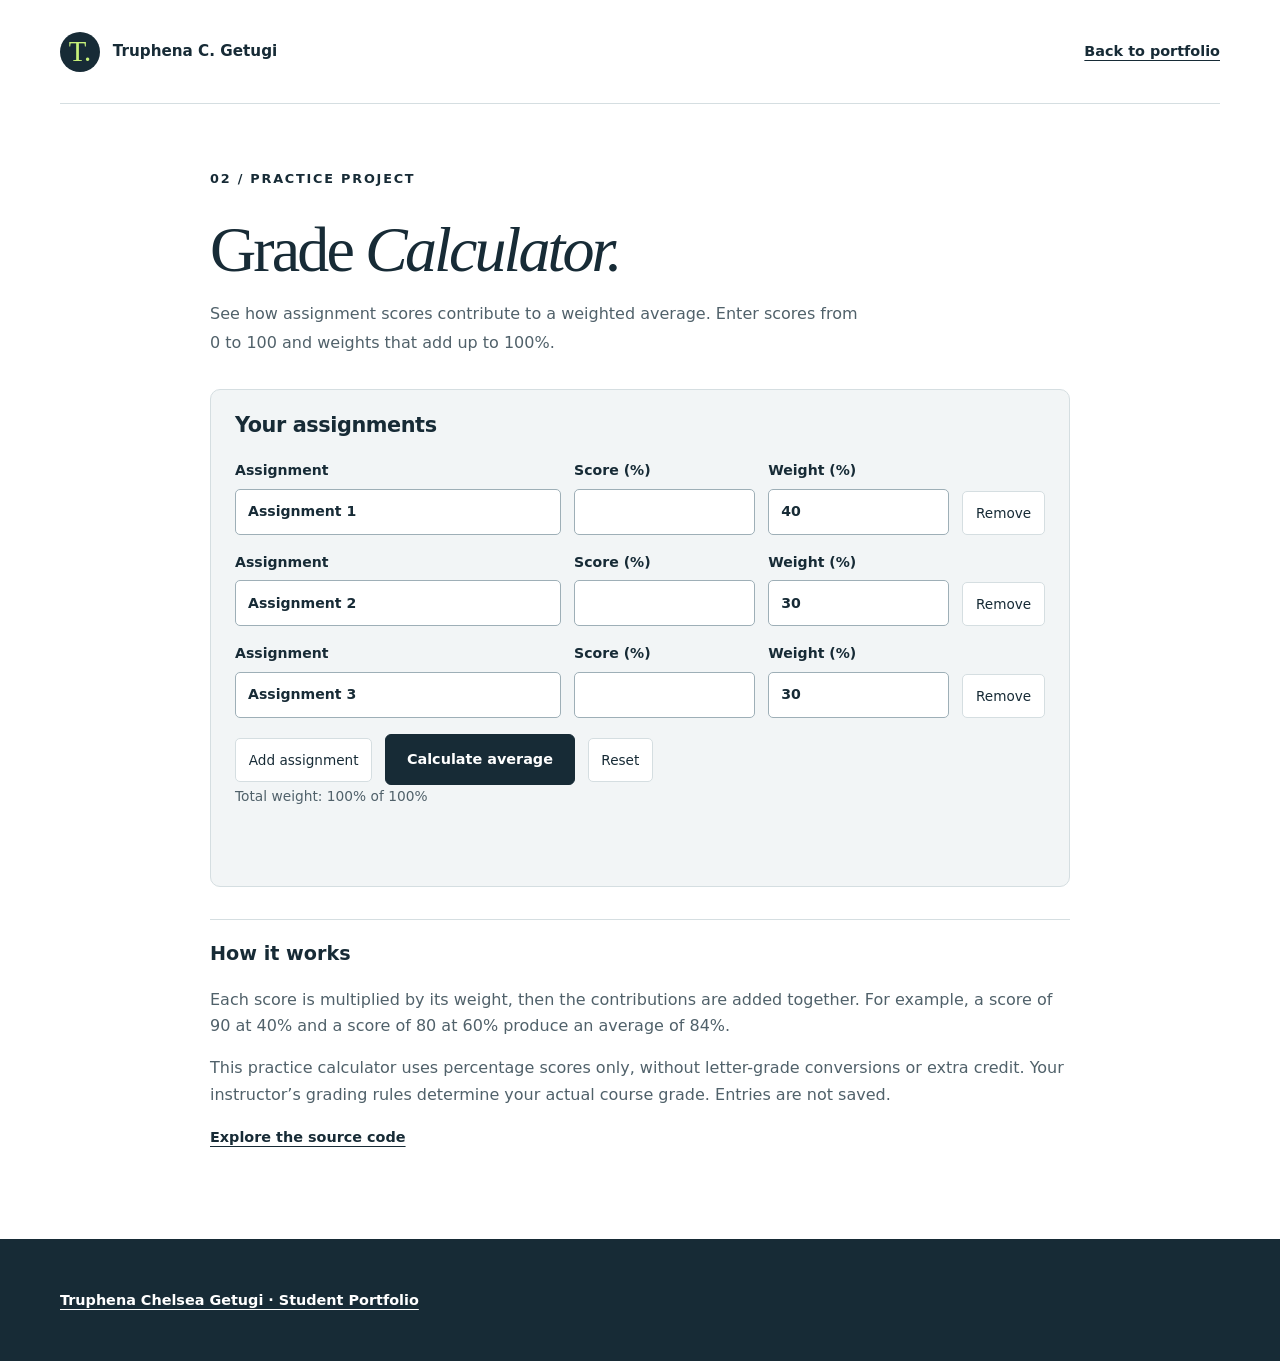
==== projects/grade-calculator/index.html @ d64a5883 "Build student portfolio with study planner and grade calculator" ====
<!doctype html>
<html lang="en">
<head><meta charset="utf-8"><meta name="viewport" content="width=device-width,initial-scale=1"><meta name="description" content="Calculate a weighted course average with a simple student practice project."><title>Grade Calculator · Truphena Chelsea Getugi</title><link rel="stylesheet" href="../../styles.css"><link rel="icon" type="image/svg+xml" href="data:image/svg+xml,%3Csvg xmlns='http://www.w3.org/2000/svg' viewBox='0 0 64 64'%3E%3Crect width='64' height='64' rx='16' fill='%23172b36'/%3E%3Ctext x='32' y='44' text-anchor='middle' font-family='Georgia' font-size='38' fill='%23c7f17a'%3ET%3C/text%3E%3C/svg%3E"></head>
<body><a class="skip-link" href="#main">Skip to content</a><header class="site-header wrap"><a class="wordmark" href="../../"><span class="monogram">T.</span><span>Truphena C. Getugi</span></a><a class="text-link" href="../../#projects">Back to portfolio</a></header>
<main class="tool-main wrap" id="main"><p class="eyebrow">02 / Practice project</p><h1>Grade <em>Calculator.</em></h1><p class="section-intro">See how assignment scores contribute to a weighted average. Enter scores from 0 to 100 and weights that add up to 100%.</p><noscript><p>Enable JavaScript to use this calculator.</p></noscript>
<section class="tool-panel" aria-labelledby="grades-heading"><h2 id="grades-heading">Your assignments</h2><form id="grade-form"><div id="grade-rows"></div><div class="tool-controls"><button id="add-row" class="quiet-button" type="button">Add assignment</button><button class="button" type="submit">Calculate average</button><button id="reset-grades" class="quiet-button" type="button">Reset</button></div></form><p id="weight-total" class="small muted" aria-live="polite"></p><p id="grade-status" class="status" role="status"></p><div id="grade-result" class="result-panel" role="status" hidden><p>Weighted average<span class="result-number" id="average-value"></span><span class="result-caption" id="result-description"></span></p></div></section>
<section class="tool-note"><h2>How it works</h2><p>Each score is multiplied by its weight, then the contributions are added together. For example, a score of 90 at 40% and a score of 80 at 60% produce an average of 84%.</p><p>This practice calculator uses percentage scores only, without letter-grade conversions or extra credit. Your instructor’s grading rules determine your actual course grade. Entries are not saved.</p><a class="text-link" href="https://github.com/TruphenaG/student-portfolio/tree/main/projects/grade-calculator">Explore the source code</a></section></main><footer class="site-footer"><div class="wrap"><a class="text-link" href="../../">Truphena Chelsea Getugi · Student Portfolio</a></div></footer><script type="module" src="calculator.js"></script></body></html>
---- styles.css ----
:root{--ink:#172b36;--muted:#50616a;--paper:#fff;--soft:#f2f5f6;--line:#d5dee1;--accent:#c7f17a;--serif:Georgia,'Times New Roman',serif;--sans:system-ui,-apple-system,BlinkMacSystemFont,'Segoe UI',sans-serif}
*{box-sizing:border-box}html{scroll-behavior:smooth;scroll-padding-top:2rem}body{margin:0;background:var(--paper);color:var(--ink);font-family:var(--sans);font-size:1rem;line-height:1.65}a{color:inherit;text-underline-offset:.25em}button,input,select{font:inherit}button,a,input,select{touch-action:manipulation}a:focus-visible,button:focus-visible,input:focus-visible,select:focus-visible{outline:3px solid #356ac3;outline-offset:5px}button{cursor:pointer}h1,h2,h3,p{margin-top:0}h1,h2{font-family:var(--serif);font-weight:400;line-height:1.08;letter-spacing:-.045em}h1{font-size:clamp(3.4rem,6.7vw,6.3rem);margin-bottom:1.8rem}h2{font-size:clamp(2.7rem,4.5vw,4.3rem);margin-bottom:1.4rem}h3{font-size:1.35rem;line-height:1.3;letter-spacing:-.025em;margin-bottom:.65rem}em{font-weight:400}.wrap{width:min(1160px,calc(100% - 96px));margin-inline:auto}.skip-link{position:fixed;top:1rem;left:1rem;padding:.7rem 1rem;background:white;z-index:10;transform:translateY(-180%)}.skip-link:focus{transform:translateY(0)}.site-header{display:flex;align-items:center;justify-content:space-between;gap:2rem;min-height:104px;border-bottom:1px solid var(--line)}.wordmark{display:inline-flex;gap:.8rem;align-items:center;font-size:.95rem;font-weight:600;text-decoration:none;line-height:1.3}.monogram{display:grid;place-items:center;width:40px;height:40px;flex-shrink:0;background:var(--ink);color:var(--accent);font-family:var(--serif);font-size:1.8rem;font-weight:400;border-radius:50%}nav{display:flex;align-items:center;gap:1.8rem;font-size:.9rem}nav a{text-decoration:none}nav a:hover{text-decoration:underline}.nav-github{border:1px solid var(--line);border-radius:999px;padding:.45rem 1rem}.eyebrow{text-transform:uppercase;letter-spacing:.14em;font-size:.8rem;font-weight:650;margin-bottom:1.6rem}.hero{display:grid;grid-template-columns:1.65fr 1fr;gap:6rem;align-items:center;padding-block:92px 106px}.statement{max-width:570px;color:var(--muted);font-size:1.13rem;line-height:1.8;margin-bottom:2rem}.button{display:inline-flex;justify-content:center;align-items:center;min-height:48px;padding:.8rem 1.3rem;background:var(--ink);border:1px solid var(--ink);color:white;text-decoration:none;font-size:.9rem;font-weight:600;border-radius:6px;transition:background .15s,color .15s}.button:hover{background:#294854}.intro-note{background:var(--accent);padding:2rem 2.1rem;border-radius:4px;min-height:380px;display:flex;flex-direction:column;justify-content:center;transform:rotate(2deg)}.note-index{font-size:.78rem;letter-spacing:.09em;text-transform:uppercase;margin-bottom:3rem}.intro-note>p{font-family:var(--serif);font-size:clamp(2rem,3.2vw,3rem);line-height:1.18;letter-spacing:-.035em;margin-bottom:1.6rem}.note-rule{height:1px;background:var(--ink);opacity:.35;margin-bottom:1rem}.note-caption{font-size:.86rem;line-height:1.7}.skills-section{background:var(--soft);padding-block:84px}.skills-layout{display:grid;grid-template-columns:1fr 1.45fr;gap:7rem}.section-intro{max-width:340px;color:var(--muted);line-height:1.8}.skill-list{border-top:1px solid var(--line)}.skill-row{padding-block:1.6rem;display:flex;gap:1.75rem;border-bottom:1px solid var(--line)}.skill-number{font-family:var(--serif);color:var(--muted);font-size:1.15rem;padding-top:.05rem}.skill-row p{color:var(--muted);margin-bottom:1rem;max-width:450px}.tags{display:flex;gap:.5rem;flex-wrap:wrap;list-style:none;padding:0;margin:0}.tags li{font-size:.78rem;line-height:1.5;padding:.3rem .7rem;border:1px solid var(--line);border-radius:999px}.projects-section{padding-block:92px 100px}.section-header{display:flex;justify-content:space-between;align-items:end;gap:2rem;margin-bottom:3rem}.section-header h2{margin-bottom:0}.project-list{border-top:1px solid var(--ink)}.project{display:grid;grid-template-columns:64px 1fr 185px;gap:2rem;padding:2.5rem 0;border-bottom:1px solid var(--line);align-items:center}.project-number{font-family:var(--serif);font-size:2.4rem;align-self:start;color:#52656e}.project-type{text-transform:uppercase;font-size:.75rem;letter-spacing:.09em;margin-bottom:.6rem;color:var(--muted)}.project-content h3{font-family:var(--serif);font-size:2rem;font-weight:400}.project-content>p:not(.project-type){max-width:580px;color:var(--muted);margin-bottom:1rem}.project-actions{display:flex;flex-direction:column;align-items:center;gap:1rem}.secondary{background:white;color:var(--ink);border-color:var(--line);width:100%}.secondary:hover{background:var(--ink);color:white}.text-link{font-size:.9rem;font-weight:550}.site-footer{background:var(--ink);color:#fff;padding:3rem 0}.site-footer .monogram{background:var(--accent);color:var(--ink)}.footer-inner{display:flex;justify-content:space-between;align-items:center;gap:2rem}.site-footer p{font-size:.88rem;color:#c5d2d7;margin:.8rem 0 0}
.tool-main{max-width:860px;padding-block:64px 88px;min-height:70vh}.tool-main h1{font-size:clamp(2.8rem,5vw,4.5rem);margin-bottom:1rem}.tool-main>.section-intro{max-width:650px;margin-bottom:2rem}.tool-panel{border:1px solid var(--line);border-radius:10px;background:var(--soft);padding:1.5rem;margin-block:1.5rem}.tool-panel h2{font-family:var(--sans);font-size:1.3rem;font-weight:650;letter-spacing:-.02em}.form-grid{display:grid;grid-template-columns:2fr 1fr 1fr;gap:1rem;align-items:end}label{display:flex;flex-direction:column;gap:.4rem;font-size:.88rem;font-weight:600}input,select{padding:.65rem .75rem;width:100%;min-height:46px;border:1px solid #9eafb7;border-radius:5px;color:var(--ink);background:white;min-width:0}input[type=checkbox]{width:21px;min-height:21px;accent-color:var(--ink)}.tool-controls{display:flex;gap:.8rem;align-items:center;flex-wrap:wrap;margin-top:1rem}.muted{color:var(--muted)}.small{font-size:.86rem}.status{min-height:1.6em;margin-top:1rem;font-size:.9rem}.error{color:#a32825}.task-list{list-style:none;padding:0}.task-item{display:flex;align-items:center;gap:1rem;border-bottom:1px solid var(--line);padding:1rem 0}.task-item label{display:flex;flex:1;flex-direction:row;align-items:center;gap:.8rem;min-width:0}.task-details{display:block;overflow-wrap:anywhere}.task-meta{display:block;font-size:.82rem;font-weight:400;color:var(--muted);margin-top:.2rem}.completed .task-title{text-decoration:line-through;color:var(--muted)}.quiet-button{border:1px solid var(--line);background:white;color:var(--ink);border-radius:5px;padding:.55rem .8rem;min-height:44px;font-size:.85rem}.quiet-button:hover{background:#e7ecee}.empty-state{padding:1.5rem;text-align:center;border:1px dashed #aebec5;border-radius:8px;color:var(--muted)}.grade-row{display:grid;grid-template-columns:1.8fr 1fr 1fr auto;gap:.8rem;align-items:end;margin-bottom:1rem}.result-panel{background:var(--ink);color:#fff;padding:1.4rem;border-radius:8px;margin-top:1.5rem}.result-panel p{margin:0}.result-number{display:block;font-family:var(--serif);font-size:3rem;line-height:1.3}.result-caption{font-size:.9rem;color:#d0dee3}.tool-note{border-top:1px solid var(--line);padding-top:1.5rem;margin-top:2rem}.tool-note h2{font-family:var(--sans);font-size:1.2rem;font-weight:650;letter-spacing:0}.tool-note p{color:var(--muted)}noscript p{padding:1rem;background:#fff0d8;color:#5c3500}
@media(max-width:960px){.wrap{width:calc(100% - 64px)}.hero{gap:3rem}.intro-note{padding:1.5rem;min-height:330px}.skills-layout{gap:3rem}.project{grid-template-columns:45px 1fr 170px;gap:1.25rem}}
@media(max-width:720px){.wrap{width:calc(100% - 40px)}.site-header{padding-block:20px;min-height:auto;flex-wrap:wrap;gap:1rem}nav{width:100%;justify-content:space-between;gap:1rem}.hero{grid-template-columns:1fr;padding-block:48px 56px;gap:2.5rem}.hero h1{font-size:clamp(3rem,10vw,4.5rem)}.intro-note{transform:none;min-height:auto;padding:1.5rem}.intro-note>p{font-size:2.3rem}.note-index{margin-bottom:1.5rem}.skills-layout{grid-template-columns:1fr;gap:1rem}.skills-section{padding-block:52px}.skills-layout h2 br,.section-header h2 br{display:none}.section-header{display:block;margin-bottom:2rem}.section-header .section-intro{margin-top:1.25rem}.projects-section{padding-block:56px}.project{grid-template-columns:32px 1fr;gap:1rem;padding-block:2rem}.project-number{font-size:1.65rem}.project-actions{grid-column:2;align-items:start;flex-direction:row;flex-wrap:wrap}.project-actions .button{width:auto}.project-actions .text-link{padding:.75rem .25rem}.footer-inner{align-items:start;flex-direction:column}.form-grid{grid-template-columns:1fr 1fr}.form-grid label:first-child{grid-column:1/-1}.tool-main{padding-block:42px 60px}.grade-row{grid-template-columns:1fr 1fr}.grade-row>label:first-child{grid-column:1/-1}.grade-row .quiet-button{grid-column:1/-1;justify-self:start}.grade-row{border-bottom:1px solid var(--line);padding-bottom:1rem}.tool-panel{padding:1rem}.task-item{align-items:start}.task-item label{align-items:start}}
@media(prefers-reduced-motion:reduce){html{scroll-behavior:auto}*{transition:none!important}}
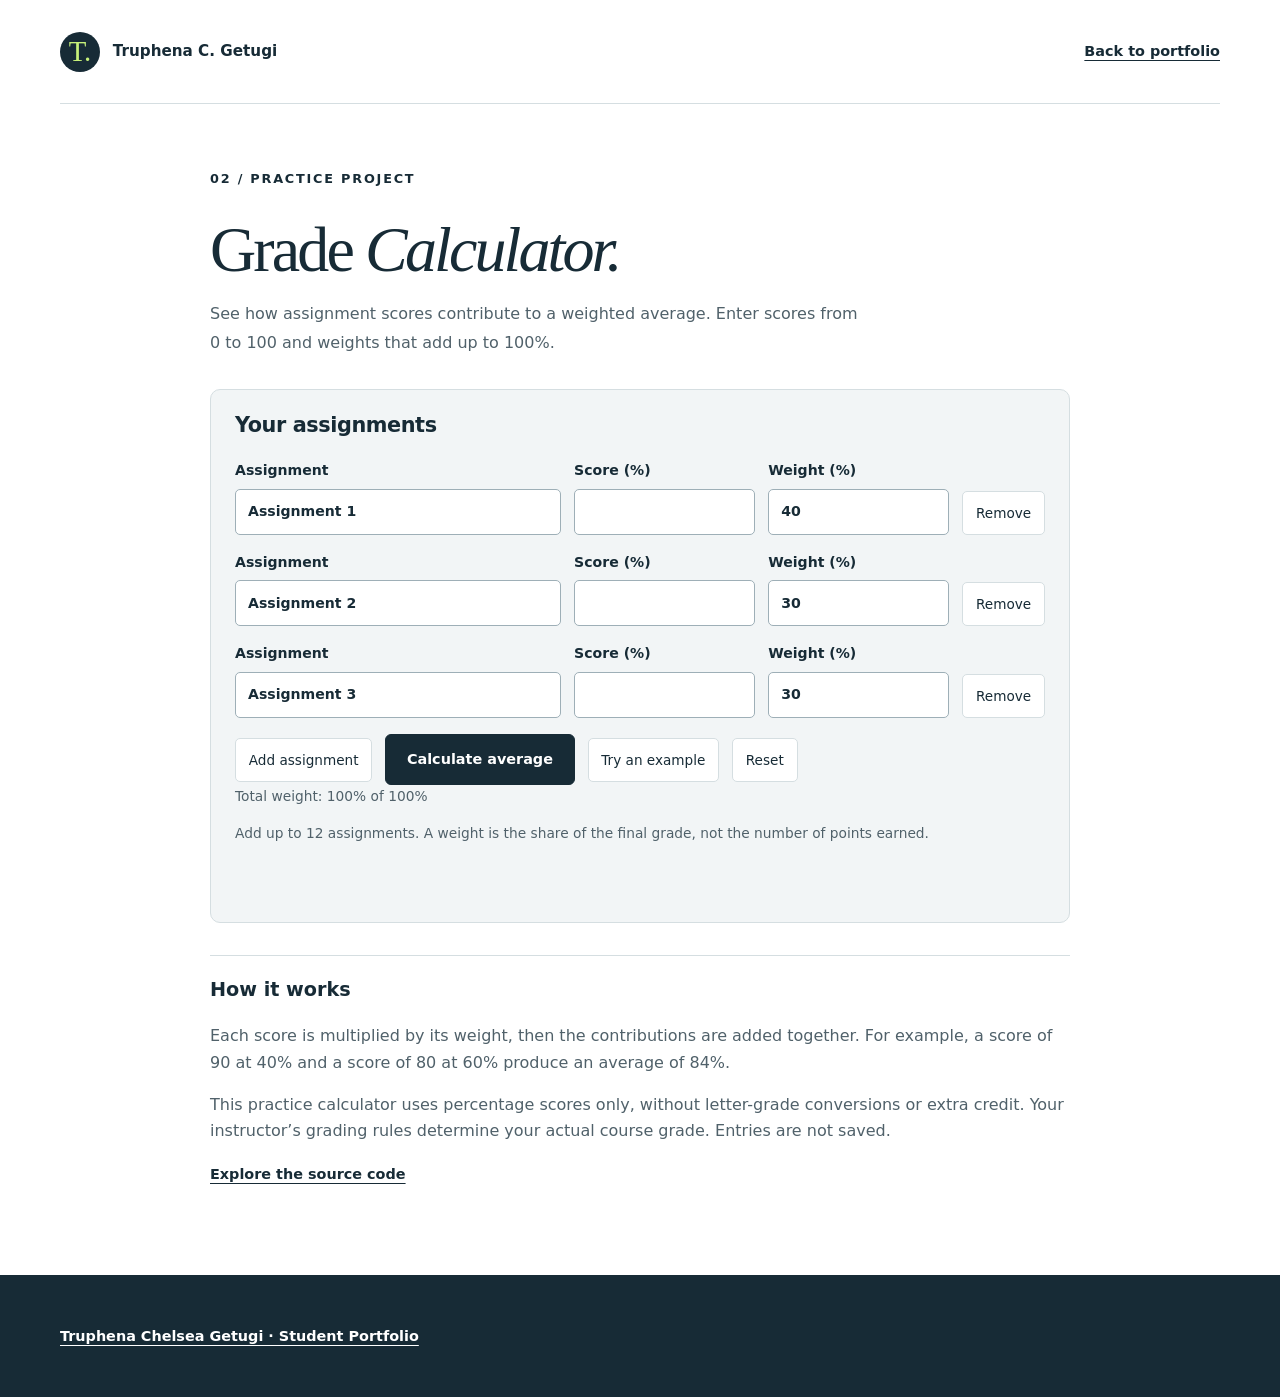
==== commit b3d54b5d: "Polish portfolio copy, keyboard navigation, and project demos" ====
--- a/projects/grade-calculator/index.html
+++ b/projects/grade-calculator/index.html
@@ -1,7 +1,83 @@
 <!doctype html>
 <html lang="en">
-<head><meta charset="utf-8"><meta name="viewport" content="width=device-width,initial-scale=1"><meta name="description" content="Calculate a weighted course average with a simple student practice project."><title>Grade Calculator · Truphena Chelsea Getugi</title><link rel="stylesheet" href="../../styles.css"><link rel="icon" type="image/svg+xml" href="data:image/svg+xml,%3Csvg xmlns='http://www.w3.org/2000/svg' viewBox='0 0 64 64'%3E%3Crect width='64' height='64' rx='16' fill='%23172b36'/%3E%3Ctext x='32' y='44' text-anchor='middle' font-family='Georgia' font-size='38' fill='%23c7f17a'%3ET%3C/text%3E%3C/svg%3E"></head>
-<body><a class="skip-link" href="#main">Skip to content</a><header class="site-header wrap"><a class="wordmark" href="../../"><span class="monogram">T.</span><span>Truphena C. Getugi</span></a><a class="text-link" href="../../#projects">Back to portfolio</a></header>
-<main class="tool-main wrap" id="main"><p class="eyebrow">02 / Practice project</p><h1>Grade <em>Calculator.</em></h1><p class="section-intro">See how assignment scores contribute to a weighted average. Enter scores from 0 to 100 and weights that add up to 100%.</p><noscript><p>Enable JavaScript to use this calculator.</p></noscript>
-<section class="tool-panel" aria-labelledby="grades-heading"><h2 id="grades-heading">Your assignments</h2><form id="grade-form"><div id="grade-rows"></div><div class="tool-controls"><button id="add-row" class="quiet-button" type="button">Add assignment</button><button class="button" type="submit">Calculate average</button><button id="reset-grades" class="quiet-button" type="button">Reset</button></div></form><p id="weight-total" class="small muted" aria-live="polite"></p><p id="grade-status" class="status" role="status"></p><div id="grade-result" class="result-panel" role="status" hidden><p>Weighted average<span class="result-number" id="average-value"></span><span class="result-caption" id="result-description"></span></p></div></section>
-<section class="tool-note"><h2>How it works</h2><p>Each score is multiplied by its weight, then the contributions are added together. For example, a score of 90 at 40% and a score of 80 at 60% produce an average of 84%.</p><p>This practice calculator uses percentage scores only, without letter-grade conversions or extra credit. Your instructor’s grading rules determine your actual course grade. Entries are not saved.</p><a class="text-link" href="https://github.com/TruphenaG/student-portfolio/tree/main/projects/grade-calculator">Explore the source code</a></section></main><footer class="site-footer"><div class="wrap"><a class="text-link" href="../../">Truphena Chelsea Getugi · Student Portfolio</a></div></footer><script type="module" src="calculator.js"></script></body></html>
+  <head>
+    <meta charset="utf-8">
+    <meta name="viewport" content="width=device-width,initial-scale=1">
+    <meta name="description" content="Calculate a weighted course average with a simple student practice project.">
+    <title>Grade Calculator · Truphena Chelsea Getugi</title>
+    <link rel="stylesheet" href="../../styles.css">
+    <link rel="icon" type="image/svg+xml" href="data:image/svg+xml,%3Csvg xmlns='http://www.w3.org/2000/svg' viewBox='0 0 64 64'%3E%3Crect width='64' height='64' rx='16' fill='%23172b36'/%3E%3Ctext x='32' y='44' text-anchor='middle' font-family='Georgia' font-size='38' fill='%23c7f17a'%3ET%3C/text%3E%3C/svg%3E">
+  </head>
+  <body>
+    <a class="skip-link" href="#main">Skip to content</a>
+    <header class="site-header wrap">
+      <a class="wordmark" href="../../">
+        <span class="monogram">T.</span>
+        <span>Truphena C. Getugi</span>
+      </a>
+      <a class="text-link" href="../../#projects">Back to portfolio</a>
+    </header>
+    <main class="tool-main wrap" id="main" tabindex="-1">
+      <p class="eyebrow">02 / Practice project</p>
+      <h1>Grade <em>Calculator.</em>
+      </h1>
+      <p class="section-intro">See how assignment scores contribute to a weighted average. Enter scores from 0 to 100 and weights that add up to 100%.</p>
+      <noscript>
+        <p>Enable JavaScript to use this calculator.</p>
+      </noscript>
+      <section class="tool-panel" aria-labelledby="grades-heading">
+        <h2 id="grades-heading">Your assignments</h2>
+        <form id="grade-form">
+          <div id="grade-rows">
+          </div>
+          <div class="tool-controls">
+            <button id="add-row" class="quiet-button" type="button">Add assignment</button>
+            <button class="button" type="submit">Calculate average</button>
+            <button id="load-example" class="quiet-button" type="button">Try an example</button>
+            <button id="reset-grades" class="quiet-button" type="button">Reset</button>
+          </div>
+        </form>
+        <p id="weight-total" class="small muted" aria-live="polite">
+        </p>
+        <p class="small muted">Add up to 12 assignments. A weight is the share of the final grade, not the number of points earned.</p>
+        <p id="grade-status" class="status" role="status">
+        </p>
+        <div id="grade-result" class="result-panel" role="status" hidden>
+          <p>Weighted average<span class="result-number" id="average-value">
+            </span>
+            <span class="result-caption" id="result-description">
+            </span>
+          </p>
+          <div class="breakdown-scroll" role="region" aria-label="Grade calculation breakdown" tabindex="0">
+            <table class="grade-breakdown">
+              <caption>Score × weight ÷ 100 = contribution in percentage points.</caption>
+              <thead>
+                <tr>
+                  <th scope="col">Assignment</th>
+                  <th scope="col">Score</th>
+                  <th scope="col">Weight</th>
+                  <th scope="col">Contribution</th>
+                </tr>
+              </thead>
+              <tbody id="grade-breakdown">
+              </tbody>
+            </table>
+          </div>
+        </div>
+      </section>
+      <section class="tool-note">
+        <h2>How it works</h2>
+        <p>Each score is multiplied by its weight, then the contributions are added together. For example, a score of 90 at 40% and a score of 80 at 60% produce an average of 84%.</p>
+        <p>This practice calculator uses percentage scores only, without letter-grade conversions or extra credit. Your instructor’s grading rules determine your actual course grade. Entries are not saved.</p>
+        <a class="text-link" href="https://github.com/TruphenaG/student-portfolio/tree/main/projects/grade-calculator">Explore the source code</a>
+      </section>
+    </main>
+    <footer class="site-footer">
+      <div class="wrap">
+        <a class="text-link" href="../../">Truphena Chelsea Getugi · Student Portfolio</a>
+      </div>
+    </footer>
+    <script type="module" src="calculator.js">
+    </script>
+  </body>
+</html>
--- a/styles.css
+++ b/styles.css
@@ -1,6 +1,886 @@
-:root{--ink:#172b36;--muted:#50616a;--paper:#fff;--soft:#f2f5f6;--line:#d5dee1;--accent:#c7f17a;--serif:Georgia,'Times New Roman',serif;--sans:system-ui,-apple-system,BlinkMacSystemFont,'Segoe UI',sans-serif}
-*{box-sizing:border-box}html{scroll-behavior:smooth;scroll-padding-top:2rem}body{margin:0;background:var(--paper);color:var(--ink);font-family:var(--sans);font-size:1rem;line-height:1.65}a{color:inherit;text-underline-offset:.25em}button,input,select{font:inherit}button,a,input,select{touch-action:manipulation}a:focus-visible,button:focus-visible,input:focus-visible,select:focus-visible{outline:3px solid #356ac3;outline-offset:5px}button{cursor:pointer}h1,h2,h3,p{margin-top:0}h1,h2{font-family:var(--serif);font-weight:400;line-height:1.08;letter-spacing:-.045em}h1{font-size:clamp(3.4rem,6.7vw,6.3rem);margin-bottom:1.8rem}h2{font-size:clamp(2.7rem,4.5vw,4.3rem);margin-bottom:1.4rem}h3{font-size:1.35rem;line-height:1.3;letter-spacing:-.025em;margin-bottom:.65rem}em{font-weight:400}.wrap{width:min(1160px,calc(100% - 96px));margin-inline:auto}.skip-link{position:fixed;top:1rem;left:1rem;padding:.7rem 1rem;background:white;z-index:10;transform:translateY(-180%)}.skip-link:focus{transform:translateY(0)}.site-header{display:flex;align-items:center;justify-content:space-between;gap:2rem;min-height:104px;border-bottom:1px solid var(--line)}.wordmark{display:inline-flex;gap:.8rem;align-items:center;font-size:.95rem;font-weight:600;text-decoration:none;line-height:1.3}.monogram{display:grid;place-items:center;width:40px;height:40px;flex-shrink:0;background:var(--ink);color:var(--accent);font-family:var(--serif);font-size:1.8rem;font-weight:400;border-radius:50%}nav{display:flex;align-items:center;gap:1.8rem;font-size:.9rem}nav a{text-decoration:none}nav a:hover{text-decoration:underline}.nav-github{border:1px solid var(--line);border-radius:999px;padding:.45rem 1rem}.eyebrow{text-transform:uppercase;letter-spacing:.14em;font-size:.8rem;font-weight:650;margin-bottom:1.6rem}.hero{display:grid;grid-template-columns:1.65fr 1fr;gap:6rem;align-items:center;padding-block:92px 106px}.statement{max-width:570px;color:var(--muted);font-size:1.13rem;line-height:1.8;margin-bottom:2rem}.button{display:inline-flex;justify-content:center;align-items:center;min-height:48px;padding:.8rem 1.3rem;background:var(--ink);border:1px solid var(--ink);color:white;text-decoration:none;font-size:.9rem;font-weight:600;border-radius:6px;transition:background .15s,color .15s}.button:hover{background:#294854}.intro-note{background:var(--accent);padding:2rem 2.1rem;border-radius:4px;min-height:380px;display:flex;flex-direction:column;justify-content:center;transform:rotate(2deg)}.note-index{font-size:.78rem;letter-spacing:.09em;text-transform:uppercase;margin-bottom:3rem}.intro-note>p{font-family:var(--serif);font-size:clamp(2rem,3.2vw,3rem);line-height:1.18;letter-spacing:-.035em;margin-bottom:1.6rem}.note-rule{height:1px;background:var(--ink);opacity:.35;margin-bottom:1rem}.note-caption{font-size:.86rem;line-height:1.7}.skills-section{background:var(--soft);padding-block:84px}.skills-layout{display:grid;grid-template-columns:1fr 1.45fr;gap:7rem}.section-intro{max-width:340px;color:var(--muted);line-height:1.8}.skill-list{border-top:1px solid var(--line)}.skill-row{padding-block:1.6rem;display:flex;gap:1.75rem;border-bottom:1px solid var(--line)}.skill-number{font-family:var(--serif);color:var(--muted);font-size:1.15rem;padding-top:.05rem}.skill-row p{color:var(--muted);margin-bottom:1rem;max-width:450px}.tags{display:flex;gap:.5rem;flex-wrap:wrap;list-style:none;padding:0;margin:0}.tags li{font-size:.78rem;line-height:1.5;padding:.3rem .7rem;border:1px solid var(--line);border-radius:999px}.projects-section{padding-block:92px 100px}.section-header{display:flex;justify-content:space-between;align-items:end;gap:2rem;margin-bottom:3rem}.section-header h2{margin-bottom:0}.project-list{border-top:1px solid var(--ink)}.project{display:grid;grid-template-columns:64px 1fr 185px;gap:2rem;padding:2.5rem 0;border-bottom:1px solid var(--line);align-items:center}.project-number{font-family:var(--serif);font-size:2.4rem;align-self:start;color:#52656e}.project-type{text-transform:uppercase;font-size:.75rem;letter-spacing:.09em;margin-bottom:.6rem;color:var(--muted)}.project-content h3{font-family:var(--serif);font-size:2rem;font-weight:400}.project-content>p:not(.project-type){max-width:580px;color:var(--muted);margin-bottom:1rem}.project-actions{display:flex;flex-direction:column;align-items:center;gap:1rem}.secondary{background:white;color:var(--ink);border-color:var(--line);width:100%}.secondary:hover{background:var(--ink);color:white}.text-link{font-size:.9rem;font-weight:550}.site-footer{background:var(--ink);color:#fff;padding:3rem 0}.site-footer .monogram{background:var(--accent);color:var(--ink)}.footer-inner{display:flex;justify-content:space-between;align-items:center;gap:2rem}.site-footer p{font-size:.88rem;color:#c5d2d7;margin:.8rem 0 0}
-.tool-main{max-width:860px;padding-block:64px 88px;min-height:70vh}.tool-main h1{font-size:clamp(2.8rem,5vw,4.5rem);margin-bottom:1rem}.tool-main>.section-intro{max-width:650px;margin-bottom:2rem}.tool-panel{border:1px solid var(--line);border-radius:10px;background:var(--soft);padding:1.5rem;margin-block:1.5rem}.tool-panel h2{font-family:var(--sans);font-size:1.3rem;font-weight:650;letter-spacing:-.02em}.form-grid{display:grid;grid-template-columns:2fr 1fr 1fr;gap:1rem;align-items:end}label{display:flex;flex-direction:column;gap:.4rem;font-size:.88rem;font-weight:600}input,select{padding:.65rem .75rem;width:100%;min-height:46px;border:1px solid #9eafb7;border-radius:5px;color:var(--ink);background:white;min-width:0}input[type=checkbox]{width:21px;min-height:21px;accent-color:var(--ink)}.tool-controls{display:flex;gap:.8rem;align-items:center;flex-wrap:wrap;margin-top:1rem}.muted{color:var(--muted)}.small{font-size:.86rem}.status{min-height:1.6em;margin-top:1rem;font-size:.9rem}.error{color:#a32825}.task-list{list-style:none;padding:0}.task-item{display:flex;align-items:center;gap:1rem;border-bottom:1px solid var(--line);padding:1rem 0}.task-item label{display:flex;flex:1;flex-direction:row;align-items:center;gap:.8rem;min-width:0}.task-details{display:block;overflow-wrap:anywhere}.task-meta{display:block;font-size:.82rem;font-weight:400;color:var(--muted);margin-top:.2rem}.completed .task-title{text-decoration:line-through;color:var(--muted)}.quiet-button{border:1px solid var(--line);background:white;color:var(--ink);border-radius:5px;padding:.55rem .8rem;min-height:44px;font-size:.85rem}.quiet-button:hover{background:#e7ecee}.empty-state{padding:1.5rem;text-align:center;border:1px dashed #aebec5;border-radius:8px;color:var(--muted)}.grade-row{display:grid;grid-template-columns:1.8fr 1fr 1fr auto;gap:.8rem;align-items:end;margin-bottom:1rem}.result-panel{background:var(--ink);color:#fff;padding:1.4rem;border-radius:8px;margin-top:1.5rem}.result-panel p{margin:0}.result-number{display:block;font-family:var(--serif);font-size:3rem;line-height:1.3}.result-caption{font-size:.9rem;color:#d0dee3}.tool-note{border-top:1px solid var(--line);padding-top:1.5rem;margin-top:2rem}.tool-note h2{font-family:var(--sans);font-size:1.2rem;font-weight:650;letter-spacing:0}.tool-note p{color:var(--muted)}noscript p{padding:1rem;background:#fff0d8;color:#5c3500}
-@media(max-width:960px){.wrap{width:calc(100% - 64px)}.hero{gap:3rem}.intro-note{padding:1.5rem;min-height:330px}.skills-layout{gap:3rem}.project{grid-template-columns:45px 1fr 170px;gap:1.25rem}}
-@media(max-width:720px){.wrap{width:calc(100% - 40px)}.site-header{padding-block:20px;min-height:auto;flex-wrap:wrap;gap:1rem}nav{width:100%;justify-content:space-between;gap:1rem}.hero{grid-template-columns:1fr;padding-block:48px 56px;gap:2.5rem}.hero h1{font-size:clamp(3rem,10vw,4.5rem)}.intro-note{transform:none;min-height:auto;padding:1.5rem}.intro-note>p{font-size:2.3rem}.note-index{margin-bottom:1.5rem}.skills-layout{grid-template-columns:1fr;gap:1rem}.skills-section{padding-block:52px}.skills-layout h2 br,.section-header h2 br{display:none}.section-header{display:block;margin-bottom:2rem}.section-header .section-intro{margin-top:1.25rem}.projects-section{padding-block:56px}.project{grid-template-columns:32px 1fr;gap:1rem;padding-block:2rem}.project-number{font-size:1.65rem}.project-actions{grid-column:2;align-items:start;flex-direction:row;flex-wrap:wrap}.project-actions .button{width:auto}.project-actions .text-link{padding:.75rem .25rem}.footer-inner{align-items:start;flex-direction:column}.form-grid{grid-template-columns:1fr 1fr}.form-grid label:first-child{grid-column:1/-1}.tool-main{padding-block:42px 60px}.grade-row{grid-template-columns:1fr 1fr}.grade-row>label:first-child{grid-column:1/-1}.grade-row .quiet-button{grid-column:1/-1;justify-self:start}.grade-row{border-bottom:1px solid var(--line);padding-bottom:1rem}.tool-panel{padding:1rem}.task-item{align-items:start}.task-item label{align-items:start}}
-@media(prefers-reduced-motion:reduce){html{scroll-behavior:auto}*{transition:none!important}}
+:root {
+  --ink: #172b36;
+  --muted: #50616a;
+  --paper: #fff;
+  --soft: #f2f5f6;
+  --line: #d5dee1;
+  --accent: #c7f17a;
+  --serif: Georgia,'Times New Roman',serif;
+  --sans: system-ui,-apple-system,BlinkMacSystemFont,'Segoe UI',sans-serif;
+}
+
+* {
+  box-sizing: border-box;
+}
+
+html {
+  scroll-behavior: smooth;
+  scroll-padding-top: 2rem;
+}
+
+body {
+  margin: 0;
+  background: var(--paper);
+  color: var(--ink);
+  font-family: var(--sans);
+  font-size: 1rem;
+  line-height: 1.65;
+}
+
+a {
+  color: inherit;
+  text-underline-offset: .25em;
+}
+
+button,input,select {
+  font: inherit;
+}
+
+button,a,input,select {
+  touch-action: manipulation;
+}
+
+a:focus-visible,button:focus-visible,input:focus-visible,select:focus-visible {
+  outline: 3px solid #356ac3;
+  outline-offset: 5px;
+}
+
+button {
+  cursor: pointer;
+}
+
+h1,h2,h3,p {
+  margin-top: 0;
+}
+
+h1,h2 {
+  font-family: var(--serif);
+  font-weight: 400;
+  line-height: 1.08;
+  letter-spacing: -.045em;
+}
+
+h1 {
+  font-size: clamp(3.4rem,6.7vw,6.3rem);
+  margin-bottom: 1.8rem;
+}
+
+h2 {
+  font-size: clamp(2.7rem,4.5vw,4.3rem);
+  margin-bottom: 1.4rem;
+}
+
+h3 {
+  font-size: 1.35rem;
+  line-height: 1.3;
+  letter-spacing: -.025em;
+  margin-bottom: .65rem;
+}
+
+em {
+  font-weight: 400;
+}
+
+.wrap {
+  width: min(1160px,calc(100% - 96px));
+  margin-inline: auto;
+}
+
+.skip-link {
+  position: fixed;
+  top: 1rem;
+  left: 1rem;
+  padding: .7rem 1rem;
+  background: white;
+  z-index: 10;
+  transform: translateY(-180%);
+}
+
+.skip-link:focus {
+  transform: translateY(0);
+}
+
+.site-header {
+  display: flex;
+  align-items: center;
+  justify-content: space-between;
+  gap: 2rem;
+  min-height: 104px;
+  border-bottom: 1px solid var(--line);
+}
+
+.wordmark {
+  display: inline-flex;
+  gap: .8rem;
+  align-items: center;
+  font-size: .95rem;
+  font-weight: 600;
+  text-decoration: none;
+  line-height: 1.3;
+}
+
+.monogram {
+  display: grid;
+  place-items: center;
+  width: 40px;
+  height: 40px;
+  flex-shrink: 0;
+  background: var(--ink);
+  color: var(--accent);
+  font-family: var(--serif);
+  font-size: 1.8rem;
+  font-weight: 400;
+  border-radius: 50%;
+}
+
+nav {
+  display: flex;
+  align-items: center;
+  gap: 1.8rem;
+  font-size: .9rem;
+}
+
+nav a {
+  text-decoration: none;
+}
+
+nav a:hover {
+  text-decoration: underline;
+}
+
+.nav-github {
+  border: 1px solid var(--line);
+  border-radius: 999px;
+  padding: .45rem 1rem;
+}
+
+.eyebrow {
+  text-transform: uppercase;
+  letter-spacing: .14em;
+  font-size: .8rem;
+  font-weight: 650;
+  margin-bottom: 1.6rem;
+}
+
+.hero {
+  display: grid;
+  grid-template-columns: 1.65fr 1fr;
+  gap: 6rem;
+  align-items: center;
+  padding-block: 92px 106px;
+}
+
+.statement {
+  max-width: 570px;
+  color: var(--muted);
+  font-size: 1.13rem;
+  line-height: 1.8;
+  margin-bottom: 2rem;
+}
+
+.button {
+  display: inline-flex;
+  justify-content: center;
+  align-items: center;
+  min-height: 48px;
+  padding: .8rem 1.3rem;
+  background: var(--ink);
+  border: 1px solid var(--ink);
+  color: white;
+  text-decoration: none;
+  font-size: .9rem;
+  font-weight: 600;
+  border-radius: 6px;
+  transition: background .15s,color .15s;
+}
+
+.button:hover {
+  background: #294854;
+}
+
+.intro-note {
+  background: var(--accent);
+  padding: 2rem 2.1rem;
+  border-radius: 4px;
+  min-height: 380px;
+  display: flex;
+  flex-direction: column;
+  justify-content: center;
+  transform: rotate(2deg);
+}
+
+.note-index {
+  font-size: .8rem;
+  letter-spacing: .09em;
+  text-transform: uppercase;
+  margin-bottom: 1.5rem;
+}
+
+.intro-note h2 {
+  font-family: var(--serif);
+  font-size: clamp(2rem,3.2vw,3rem);
+  line-height: 1.18;
+  letter-spacing: -.035em;
+  margin-bottom: 1.6rem;
+}
+
+.note-rule {
+  height: 1px;
+  background: var(--ink);
+  opacity: .35;
+  margin-bottom: 1rem;
+}
+
+.note-caption {
+  font-size: .86rem;
+  line-height: 1.7;
+}
+
+.skills-section {
+  background: var(--soft);
+  padding-block: 84px;
+}
+
+.skills-layout {
+  display: grid;
+  grid-template-columns: 1fr 1.45fr;
+  gap: 7rem;
+}
+
+.section-intro {
+  max-width: 340px;
+  color: var(--muted);
+  line-height: 1.8;
+}
+
+.skill-list {
+  border-top: 1px solid var(--line);
+}
+
+.skill-row {
+  padding-block: 1.6rem;
+  display: flex;
+  gap: 1.75rem;
+  border-bottom: 1px solid var(--line);
+}
+
+.skill-number {
+  font-family: var(--serif);
+  color: var(--muted);
+  font-size: 1.15rem;
+  padding-top: .05rem;
+}
+
+.skill-row p {
+  color: var(--muted);
+  margin-bottom: 1rem;
+  max-width: 450px;
+}
+
+.tags {
+  display: flex;
+  gap: .5rem;
+  flex-wrap: wrap;
+  list-style: none;
+  padding: 0;
+  margin: 0;
+}
+
+.tags li {
+  font-size: .875rem;
+  line-height: 1.5;
+  padding: .3rem .7rem;
+  border: 1px solid var(--line);
+  border-radius: 999px;
+}
+
+.projects-section {
+  padding-block: 92px 100px;
+}
+
+.section-header {
+  display: flex;
+  justify-content: space-between;
+  align-items: end;
+  gap: 2rem;
+  margin-bottom: 3rem;
+}
+
+.section-header h2 {
+  margin-bottom: 0;
+}
+
+.project-list {
+  border-top: 1px solid var(--ink);
+}
+
+.project {
+  display: grid;
+  grid-template-columns: 64px 1fr 185px;
+  gap: 2rem;
+  padding: 2.5rem 0;
+  border-bottom: 1px solid var(--line);
+  align-items: center;
+}
+
+.project-number {
+  font-family: var(--serif);
+  font-size: 2.4rem;
+  align-self: start;
+  color: #52656e;
+}
+
+.project-type {
+  text-transform: uppercase;
+  font-size: .8rem;
+  letter-spacing: .09em;
+  margin-bottom: .6rem;
+  color: var(--muted);
+}
+
+.project-content h3 {
+  font-family: var(--serif);
+  font-size: 2rem;
+  font-weight: 400;
+}
+
+.project-content>p:not(.project-type) {
+  max-width: 580px;
+  color: var(--muted);
+  margin-bottom: 1rem;
+}
+
+.project-actions {
+  display: flex;
+  flex-direction: column;
+  align-items: center;
+  gap: 1rem;
+}
+
+.secondary {
+  background: white;
+  color: var(--ink);
+  border-color: var(--line);
+  width: 100%;
+}
+
+.secondary:hover {
+  background: var(--ink);
+  color: white;
+}
+
+.text-link {
+  font-size: .9rem;
+  font-weight: 550;
+}
+
+.site-footer {
+  background: var(--ink);
+  color: #fff;
+  padding: 3rem 0;
+}
+
+.site-footer .monogram {
+  background: var(--accent);
+  color: var(--ink);
+}
+
+.footer-inner {
+  display: flex;
+  justify-content: space-between;
+  align-items: center;
+  gap: 2rem;
+}
+
+.site-footer p {
+  font-size: .88rem;
+  color: #c5d2d7;
+  margin: .8rem 0 0;
+}
+
+.tool-main {
+  max-width: 860px;
+  padding-block: 64px 88px;
+  min-height: 70vh;
+}
+
+.tool-main h1 {
+  font-size: clamp(2.8rem,5vw,4.5rem);
+  margin-bottom: 1rem;
+}
+
+.tool-main>.section-intro {
+  max-width: 650px;
+  margin-bottom: 2rem;
+}
+
+.tool-panel {
+  border: 1px solid var(--line);
+  border-radius: 10px;
+  background: var(--soft);
+  padding: 1.5rem;
+  margin-block: 1.5rem;
+}
+
+.tool-panel h2 {
+  font-family: var(--sans);
+  font-size: 1.3rem;
+  font-weight: 650;
+  letter-spacing: -.02em;
+}
+
+.form-grid {
+  display: grid;
+  grid-template-columns: 2fr 1fr 1fr;
+  gap: 1rem;
+  align-items: end;
+}
+
+label {
+  display: flex;
+  flex-direction: column;
+  gap: .4rem;
+  font-size: .88rem;
+  font-weight: 600;
+}
+
+input,select {
+  padding: .65rem .75rem;
+  width: 100%;
+  min-height: 46px;
+  border: 1px solid #9eafb7;
+  border-radius: 5px;
+  color: var(--ink);
+  background: white;
+  min-width: 0;
+}
+
+input[type=checkbox] {
+  flex: 0 0 21px;
+  width: 21px;
+  min-height: 21px;
+  accent-color: var(--ink);
+}
+
+.tool-controls {
+  display: flex;
+  gap: .8rem;
+  align-items: center;
+  flex-wrap: wrap;
+  margin-top: 1rem;
+}
+
+.muted {
+  color: var(--muted);
+}
+
+.small {
+  font-size: .86rem;
+}
+
+.status {
+  min-height: 1.6em;
+  margin-top: 1rem;
+  font-size: .9rem;
+}
+
+.error {
+  color: #a32825;
+}
+
+.task-list {
+  list-style: none;
+  padding: 0;
+}
+
+.task-item {
+  display: flex;
+  align-items: center;
+  gap: 1rem;
+  border-bottom: 1px solid var(--line);
+  padding: 1rem 0;
+}
+
+.task-item label {
+  display: flex;
+  flex: 1;
+  flex-direction: row;
+  align-items: center;
+  gap: .8rem;
+  min-width: 0;
+}
+
+.task-details {
+  display: block;
+  overflow-wrap: anywhere;
+}
+
+.task-meta {
+  display: block;
+  font-size: .82rem;
+  font-weight: 400;
+  color: var(--muted);
+  margin-top: .2rem;
+}
+
+.completed .task-title {
+  text-decoration: line-through;
+  color: var(--muted);
+}
+
+.quiet-button {
+  border: 1px solid var(--line);
+  background: white;
+  color: var(--ink);
+  border-radius: 5px;
+  padding: .55rem .8rem;
+  min-height: 44px;
+  font-size: .85rem;
+}
+
+.quiet-button:hover {
+  background: #e7ecee;
+}
+
+.empty-state {
+  padding: 1.5rem;
+  text-align: center;
+  border: 1px dashed #aebec5;
+  border-radius: 8px;
+  color: var(--muted);
+}
+
+.grade-row {
+  display: grid;
+  grid-template-columns: 1.8fr 1fr 1fr auto;
+  gap: .8rem;
+  align-items: end;
+  margin-bottom: 1rem;
+}
+
+.result-panel {
+  background: var(--ink);
+  color: #fff;
+  padding: 1.4rem;
+  border-radius: 8px;
+  margin-top: 1.5rem;
+}
+
+.result-panel p {
+  margin: 0;
+}
+
+.result-number {
+  display: block;
+  font-family: var(--serif);
+  font-size: 3rem;
+  line-height: 1.3;
+}
+
+.result-caption {
+  font-size: .9rem;
+  color: #d0dee3;
+}
+
+.tool-note {
+  border-top: 1px solid var(--line);
+  padding-top: 1.5rem;
+  margin-top: 2rem;
+}
+
+.tool-note h2 {
+  font-family: var(--sans);
+  font-size: 1.2rem;
+  font-weight: 650;
+  letter-spacing: 0;
+}
+
+.tool-note p {
+  color: var(--muted);
+}
+
+noscript p {
+  padding: 1rem;
+  background: #fff0d8;
+  color: #5c3500;
+}
+
+[hidden] {
+  display: none!important;
+}
+
+main:focus {
+  outline: none;
+}
+
+button:disabled {
+  opacity: .45;
+  cursor: not-allowed;
+}
+
+nav a {
+  min-height: 44px;
+  display: inline-flex;
+  align-items: center;
+}
+
+.intro-note {
+  transform: rotate(1deg);
+}
+
+.intro-note .note-caption {
+  font-family: var(--sans);
+  font-size: .95rem;
+  line-height: 1.65;
+  letter-spacing: 0;
+  margin-bottom: 1.5rem;
+}
+
+.toolkit-link {
+  display: flex;
+  gap: 1rem;
+  border-top: 1px solid #89a955;
+  padding: 1rem 0;
+  text-decoration: none;
+  line-height: 1.5;
+}
+
+.toolkit-link:last-child {
+  padding-bottom: 0;
+}
+
+.toolkit-link strong {
+  display: block;
+  font-size: 1rem;
+}
+
+.toolkit-link>span>span {
+  display: block;
+  font-size: .85rem;
+  margin-top: .25rem;
+}
+
+.toolkit-link:hover strong {
+  text-decoration: underline;
+  text-underline-offset: .2em;
+}
+
+.toolkit-number {
+  font-family: var(--serif);
+  font-size: 1.15rem;
+}
+
+.feedback-line {
+  display: flex;
+  gap: 1rem;
+  align-items: center;
+  justify-content: space-between;
+  margin-top: 1rem;
+}
+
+.feedback-line .status {
+  margin: 0;
+}
+
+.feedback-line button {
+  flex-shrink: 0;
+}
+
+.breakdown-scroll {
+  max-width: 100%;
+  overflow-x: auto;
+  margin-top: 1.25rem;
+  border-top: 1px solid #546670;
+}
+
+.breakdown-scroll:focus-visible {
+  outline: 3px solid var(--accent);
+  outline-offset: 3px;
+}
+
+.grade-breakdown {
+  width: 100%;
+  border-collapse: collapse;
+  font-size: .875rem;
+  line-height: 1.5;
+}
+
+.grade-breakdown caption {
+  text-align: left;
+  font-size: .875rem;
+  color: #d0dee3;
+  padding-block: 1rem;
+}
+
+.grade-breakdown th,.grade-breakdown td {
+  text-align: right;
+  padding: .7rem .55rem;
+  border-bottom: 1px solid #546670;
+  white-space: nowrap;
+}
+
+.grade-breakdown th:first-child {
+  text-align: left;
+  white-space: normal;
+  min-width: 120px;
+  max-width: 260px;
+  overflow-wrap: anywhere;
+  padding-left: 0;
+}
+
+.grade-breakdown tbody th {
+  font-weight: 400;
+}
+
+.grade-breakdown th:last-child,.grade-breakdown td:last-child {
+  padding-right: 0;
+}
+
+.result-panel {
+  min-width: 0;
+}
+
+@media(max-width:960px) {
+  .wrap {
+    width: calc(100% - 64px);
+  }
+  .hero {
+    gap: 3rem;
+  }
+  .intro-note {
+    padding: 1.5rem;
+    min-height: 330px;
+  }
+  .skills-layout {
+    gap: 3rem;
+  }
+  .project {
+    grid-template-columns: 45px 1fr 170px;
+    gap: 1.25rem;
+  }
+}
+
+@media(max-width:720px) {
+  .wrap {
+    width: calc(100% - 40px);
+  }
+  .site-header {
+    padding-block: 20px;
+    min-height: auto;
+    flex-wrap: wrap;
+    gap: 1rem;
+  }
+  nav {
+    width: 100%;
+    justify-content: space-between;
+    gap: 1rem;
+  }
+  .hero {
+    grid-template-columns: 1fr;
+    padding-block: 48px 56px;
+    gap: 2.5rem;
+  }
+  .hero h1 {
+    font-size: clamp(3rem,10vw,4.5rem);
+  }
+  .intro-note {
+    transform: none;
+    min-height: auto;
+    padding: 1.5rem;
+  }
+  .intro-note h2 {
+    font-size: 2.3rem;
+  }
+  .note-index {
+    margin-bottom: 1.5rem;
+  }
+  .skills-layout {
+    grid-template-columns: 1fr;
+    gap: 1rem;
+  }
+  .skills-section {
+    padding-block: 52px;
+  }
+  .skills-layout h2 br,.section-header h2 br {
+    display: none;
+  }
+  .section-header {
+    display: block;
+    margin-bottom: 2rem;
+  }
+  .section-header .section-intro {
+    margin-top: 1.25rem;
+  }
+  .projects-section {
+    padding-block: 56px;
+  }
+  .project {
+    grid-template-columns: 32px 1fr;
+    gap: 1rem;
+    padding-block: 2rem;
+  }
+  .project-number {
+    font-size: 1.65rem;
+  }
+  .project-actions {
+    grid-column: 2;
+    align-items: start;
+    flex-direction: row;
+    flex-wrap: wrap;
+  }
+  .project-actions .button {
+    width: auto;
+  }
+  .project-actions .text-link {
+    padding: .75rem .25rem;
+  }
+  .footer-inner {
+    align-items: start;
+    flex-direction: column;
+  }
+  .form-grid {
+    grid-template-columns: 1fr 1fr;
+  }
+  .form-grid label:first-child {
+    grid-column: 1/-1;
+  }
+  .tool-main {
+    padding-block: 42px 60px;
+  }
+  .grade-row {
+    grid-template-columns: 1fr 1fr;
+  }
+  .grade-row>label:first-child {
+    grid-column: 1/-1;
+  }
+  .grade-row .quiet-button {
+    grid-column: 1/-1;
+    justify-self: start;
+  }
+  .grade-row {
+    border-bottom: 1px solid var(--line);
+    padding-bottom: 1rem;
+  }
+  .tool-panel {
+    padding: 1rem;
+  }
+  .task-item {
+    align-items: start;
+  }
+  .task-item label {
+    align-items: start;
+  }
+  .feedback-line {
+    align-items: start;
+    flex-direction: column;
+  }
+}
+
+@media(prefers-reduced-motion:reduce) {
+  html {
+    scroll-behavior: auto;
+  }
+  * {
+    transition: none!important;
+  }
+}
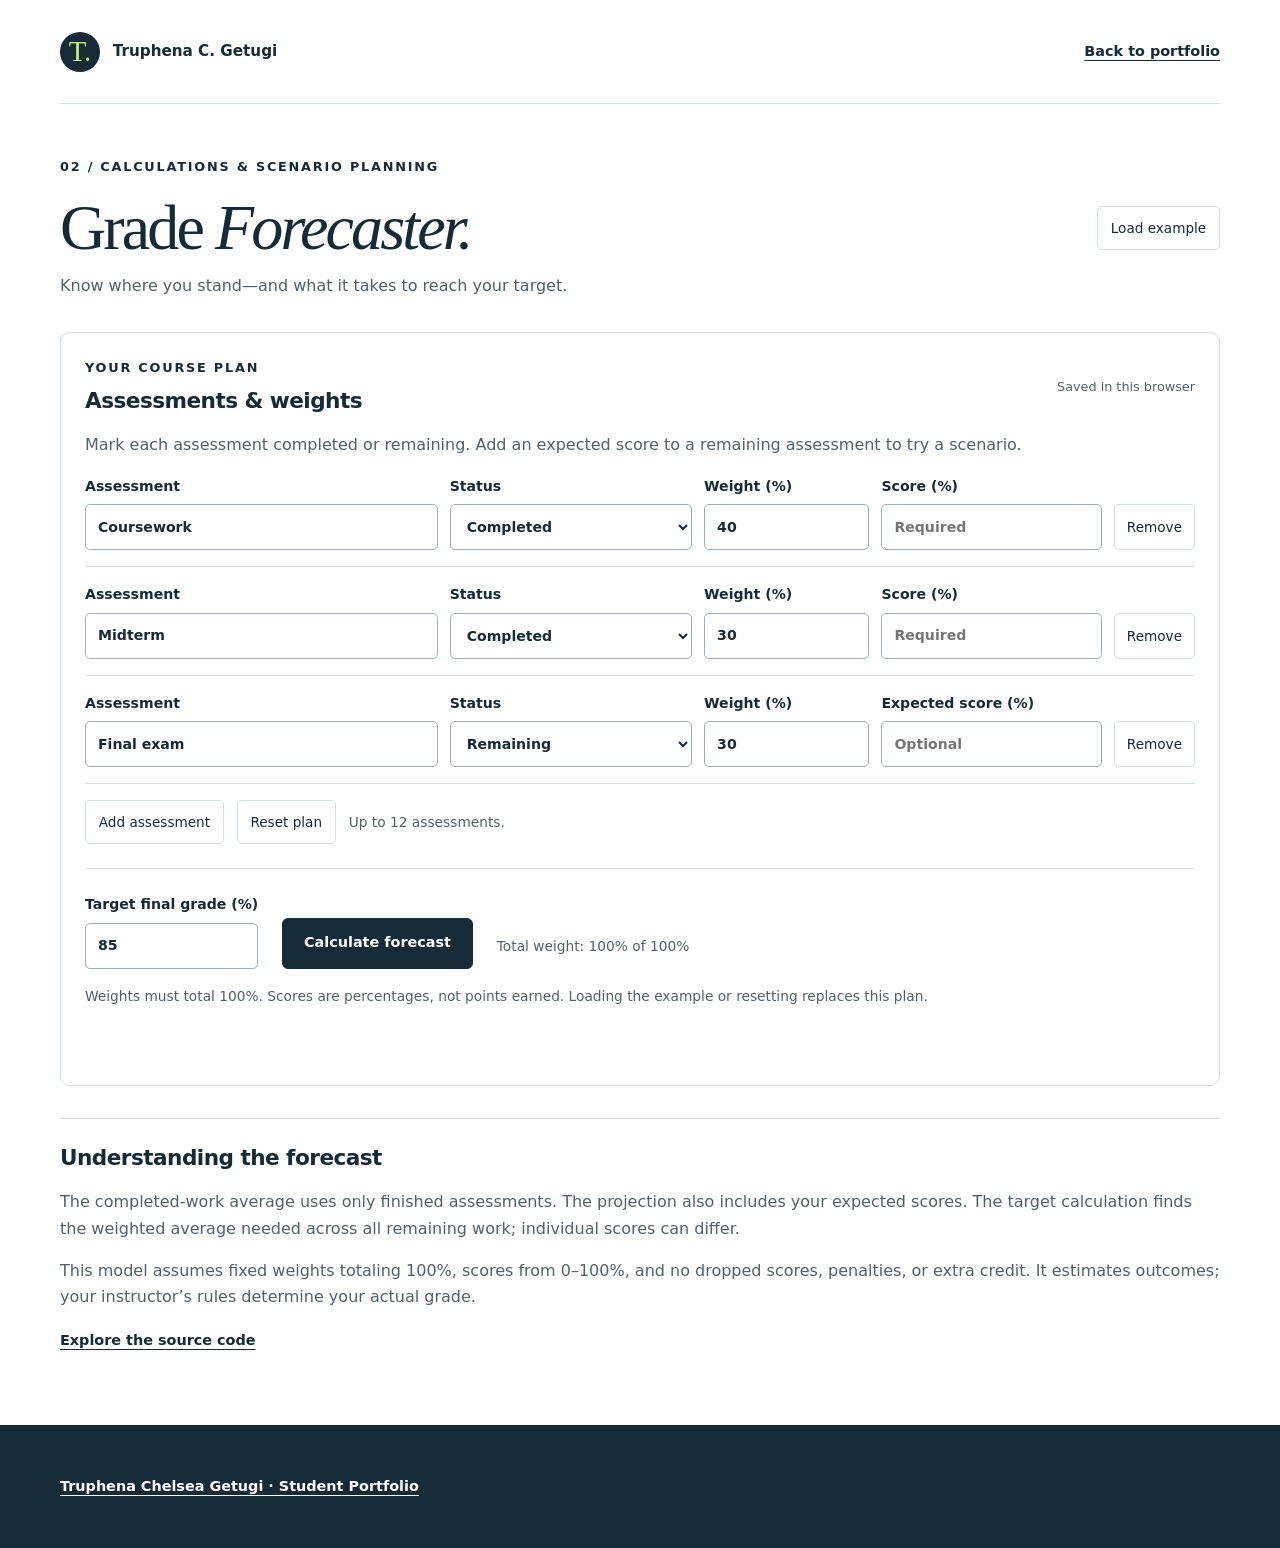
==== commit 18f6db8f: "Expand portfolio projects with coursework management and grade forecasting" ====
--- a/projects/grade-calculator/index.html
+++ b/projects/grade-calculator/index.html
@@ -1,83 +1,53 @@
 <!doctype html>
 <html lang="en">
-  <head>
-    <meta charset="utf-8">
-    <meta name="viewport" content="width=device-width,initial-scale=1">
-    <meta name="description" content="Calculate a weighted course average with a simple student practice project.">
-    <title>Grade Calculator · Truphena Chelsea Getugi</title>
-    <link rel="stylesheet" href="../../styles.css">
-    <link rel="icon" type="image/svg+xml" href="data:image/svg+xml,%3Csvg xmlns='http://www.w3.org/2000/svg' viewBox='0 0 64 64'%3E%3Crect width='64' height='64' rx='16' fill='%23172b36'/%3E%3Ctext x='32' y='44' text-anchor='middle' font-family='Georgia' font-size='38' fill='%23c7f17a'%3ET%3C/text%3E%3C/svg%3E">
-  </head>
-  <body>
-    <a class="skip-link" href="#main">Skip to content</a>
-    <header class="site-header wrap">
-      <a class="wordmark" href="../../">
-        <span class="monogram">T.</span>
-        <span>Truphena C. Getugi</span>
-      </a>
-      <a class="text-link" href="../../#projects">Back to portfolio</a>
-    </header>
-    <main class="tool-main wrap" id="main" tabindex="-1">
-      <p class="eyebrow">02 / Practice project</p>
-      <h1>Grade <em>Calculator.</em>
-      </h1>
-      <p class="section-intro">See how assignment scores contribute to a weighted average. Enter scores from 0 to 100 and weights that add up to 100%.</p>
-      <noscript>
-        <p>Enable JavaScript to use this calculator.</p>
-      </noscript>
-      <section class="tool-panel" aria-labelledby="grades-heading">
-        <h2 id="grades-heading">Your assignments</h2>
-        <form id="grade-form">
-          <div id="grade-rows">
-          </div>
-          <div class="tool-controls">
-            <button id="add-row" class="quiet-button" type="button">Add assignment</button>
-            <button class="button" type="submit">Calculate average</button>
-            <button id="load-example" class="quiet-button" type="button">Try an example</button>
-            <button id="reset-grades" class="quiet-button" type="button">Reset</button>
-          </div>
-        </form>
-        <p id="weight-total" class="small muted" aria-live="polite">
-        </p>
-        <p class="small muted">Add up to 12 assignments. A weight is the share of the final grade, not the number of points earned.</p>
-        <p id="grade-status" class="status" role="status">
-        </p>
-        <div id="grade-result" class="result-panel" role="status" hidden>
-          <p>Weighted average<span class="result-number" id="average-value">
-            </span>
-            <span class="result-caption" id="result-description">
-            </span>
-          </p>
-          <div class="breakdown-scroll" role="region" aria-label="Grade calculation breakdown" tabindex="0">
-            <table class="grade-breakdown">
-              <caption>Score × weight ÷ 100 = contribution in percentage points.</caption>
-              <thead>
-                <tr>
-                  <th scope="col">Assignment</th>
-                  <th scope="col">Score</th>
-                  <th scope="col">Weight</th>
-                  <th scope="col">Contribution</th>
-                </tr>
-              </thead>
-              <tbody id="grade-breakdown">
-              </tbody>
-            </table>
-          </div>
-        </div>
-      </section>
-      <section class="tool-note">
-        <h2>How it works</h2>
-        <p>Each score is multiplied by its weight, then the contributions are added together. For example, a score of 90 at 40% and a score of 80 at 60% produce an average of 84%.</p>
-        <p>This practice calculator uses percentage scores only, without letter-grade conversions or extra credit. Your instructor’s grading rules determine your actual course grade. Entries are not saved.</p>
-        <a class="text-link" href="https://github.com/TruphenaG/student-portfolio/tree/main/projects/grade-calculator">Explore the source code</a>
-      </section>
-    </main>
-    <footer class="site-footer">
-      <div class="wrap">
-        <a class="text-link" href="../../">Truphena Chelsea Getugi · Student Portfolio</a>
+<head>
+  <meta charset="utf-8">
+  <meta name="viewport" content="width=device-width,initial-scale=1">
+  <meta name="description" content="Forecast a final grade, model remaining assessment scores, and calculate what you need to reach a target.">
+  <title>Grade Forecaster · Truphena Chelsea Getugi</title>
+  <link rel="stylesheet" href="../../styles.css">
+  <link rel="stylesheet" href="../workspace.css">
+  <link rel="icon" type="image/svg+xml" href="data:image/svg+xml,%3Csvg xmlns='http://www.w3.org/2000/svg' viewBox='0 0 64 64'%3E%3Crect width='64' height='64' rx='16' fill='%23172b36'/%3E%3Ctext x='32' y='44' text-anchor='middle' font-family='Georgia' font-size='38' fill='%23c7f17a'%3ET%3C/text%3E%3C/svg%3E">
+</head>
+<body>
+  <a class="skip-link" href="#main">Skip to content</a>
+  <header class="site-header wrap">
+    <a class="wordmark" href="../../"><span class="monogram">T.</span><span>Truphena C. Getugi</span></a>
+    <a class="text-link" href="../../#projects">Back to portfolio</a>
+  </header>
+  <main class="workspace wrap" id="main" tabindex="-1">
+    <div class="workspace-heading">
+      <div><p class="eyebrow">02 / Calculations &amp; scenario planning</p><h1>Grade <em>Forecaster.</em></h1><p>Know where you stand—and what it takes to reach your target.</p></div>
+      <button id="load-example" class="quiet-button" type="button">Load example</button>
+    </div>
+    <noscript><p>Enable JavaScript to calculate grade scenarios.</p></noscript>
+    <p id="grade-storage-warning" class="storage-notice" role="status" hidden></p>
+    <section class="workspace-panel" aria-labelledby="grades-heading">
+      <div class="board-heading"><div><p class="eyebrow">Your course plan</p><h2 id="grades-heading">Assessments &amp; weights</h2></div><span class="data-label">Saved in this browser</span></div>
+      <p class="muted">Mark each assessment completed or remaining. Add an expected score to a remaining assessment to try a scenario.</p>
+      <form id="grade-form">
+        <div id="grade-rows"></div>
+        <div class="tool-controls"><button id="add-row" class="quiet-button" type="button">Add assessment</button><button id="reset-grades" class="quiet-button" type="button">Reset plan</button><span class="small muted">Up to 12 assessments.</span></div>
+        <div class="forecast-controls"><label>Target final grade (%)<input id="target-grade" type="number" min="0" max="100" step="0.1" value="85" required inputmode="decimal"></label><button class="button" type="submit">Calculate forecast</button><p id="weight-total" class="small muted" aria-live="polite"></p></div>
+      </form>
+      <p class="small muted">Weights must total 100%. Scores are percentages, not points earned. Loading the example or resetting replaces this plan.</p>
+      <p id="grade-status" class="status" role="status"></p>
+    </section>
+    <section id="grade-result" class="forecast-results" aria-label="Forecast results" hidden>
+      <p id="forecast-summary" class="sr-only" role="status"></p>
+      <div class="metrics forecast-metrics">
+        <div class="metric"><span>Completed-work average</span><strong id="current-grade">—</strong><small id="completed-weight"></small></div>
+        <div class="metric"><span>Projected final grade</span><strong id="projected-grade">—</strong><small id="projection-note"></small></div>
+        <div class="metric"><span>Possible final range</span><strong id="possible-range">—</strong><small>Based on 0–100% on remaining work</small></div>
       </div>
-    </footer>
-    <script type="module" src="calculator.js">
-    </script>
-  </body>
+      <div class="forecast-detail-grid">
+        <section class="target-card" aria-labelledby="target-heading"><p class="eyebrow">Your target</p><h2 id="target-heading">What you need next</h2><strong id="needed-grade" class="needed-score"></strong><p id="target-explanation"></p><label for="grade-meter">Projected final grade</label><meter id="grade-meter" min="0" max="100" value="0">0%</meter><p id="meter-caption" class="small"></p></section>
+        <section class="workspace-panel" aria-labelledby="breakdown-heading"><h2 id="breakdown-heading">How the numbers add up</h2><div class="forecast-table-scroll" role="region" aria-label="Assessment contribution breakdown" tabindex="0"><table class="forecast-table"><caption>Score × weight ÷ 100 = course percentage points.</caption><thead><tr><th scope="col">Assessment</th><th scope="col">Status</th><th scope="col">Weight</th><th scope="col">Score</th><th scope="col">Points</th></tr></thead><tbody id="grade-breakdown"></tbody></table></div></section>
+      </div>
+    </section>
+    <section class="tool-note"><h2>Understanding the forecast</h2><p>The completed-work average uses only finished assessments. The projection also includes your expected scores. The target calculation finds the weighted average needed across all remaining work; individual scores can differ.</p><p>This model assumes fixed weights totaling 100%, scores from 0–100%, and no dropped scores, penalties, or extra credit. It estimates outcomes; your instructor’s rules determine your actual grade.</p><a class="text-link" href="https://github.com/TruphenaG/student-portfolio/tree/main/projects/grade-calculator">Explore the source code</a></section>
+  </main>
+  <footer class="site-footer"><div class="wrap"><a class="text-link" href="../../">Truphena Chelsea Getugi · Student Portfolio</a></div></footer>
+  <script type="module" src="calculator.js"></script>
+</body>
 </html>
--- a/projects/workspace.css
+++ b/projects/workspace.css
@@ -0,0 +1,70 @@
+.workspace {padding-block:52px 72px;min-height:75vh}
+.workspace-heading {display:flex;justify-content:space-between;align-items:center;gap:2rem;margin-bottom:2rem}
+.workspace-heading h1 {font-size:clamp(2.5rem,5vw,4.5rem);margin-bottom:.7rem}
+.workspace-heading .eyebrow {margin-bottom:1rem}
+.workspace-heading p:not(.eyebrow) {color:var(--muted);margin-bottom:0;max-width:650px}
+.workspace-heading>button {flex-shrink:0}
+.metrics {display:grid;grid-template-columns:repeat(4,minmax(0,1fr));gap:1rem;margin-bottom:2rem}
+.metric {padding:1.25rem 1.4rem;border:1px solid var(--line);border-radius:8px;min-width:0;background:var(--soft)}
+.metric>span,.metric>label {font-size:.875rem;color:var(--muted);font-weight:500}
+.metric strong {display:block;font-family:var(--serif);font-size:2.4rem;line-height:1.25;font-weight:400;color:var(--ink);margin-top:.3rem}
+.metric small {display:block;color:var(--muted);margin-top:.5rem;font-size:.8rem;line-height:1.5}
+progress {width:100%;height:9px;accent-color:var(--ink);margin-top:.6rem}
+progress::-webkit-progress-bar {background:var(--line);border-radius:8px}
+progress::-webkit-progress-value {background:var(--ink);border-radius:8px}
+.planner-workspace {display:grid;grid-template-columns:330px minmax(0,1fr);gap:2rem;align-items:start}
+.workspace-panel {border:1px solid var(--line);padding:1.5rem;border-radius:10px;background:#fff;min-width:0}
+.workspace h2 {font-family:var(--sans);font-size:1.35rem;letter-spacing:-.025em;line-height:1.4;font-weight:650;margin-bottom:1rem}
+.assignment-form {background:var(--soft)}
+.assignment-form .eyebrow {font-size:.75rem;margin-bottom:.7rem}
+.assignment-form form>label {margin-bottom:1rem}
+.two-fields {display:grid;grid-template-columns:1fr 1fr;gap:.8rem}
+.form-hint {margin:1rem 0 0}
+.board-heading {display:flex;gap:1rem;justify-content:space-between;align-items:center;margin-bottom:1rem}
+.board-heading h2,.board-heading p {margin-bottom:0}
+.board-heading .eyebrow {margin-bottom:.5rem}
+.planner-filters {display:grid;grid-template-columns:1.5fr 1fr 1fr;gap:.75rem;margin-bottom:.65rem}
+.planner-filters input,.planner-filters select {font-size:.9rem}
+.task-item {align-items:start;gap:.75rem;padding:1.2rem 0}
+.task-item label {align-items:start}
+.task-item input[type=checkbox] {margin-top:.25rem}
+.task-actions {display:flex;gap:.4rem;flex-shrink:0}
+.task-actions button {padding:.4rem .6rem;font-size:.8rem}
+.task-title {display:block;font-size:1rem}
+.task-chips {display:flex;gap:.35rem;flex-wrap:wrap;margin-top:.55rem}
+.task-chip {display:inline-block;font-size:.75rem;font-weight:500;padding:.18rem .55rem;border-radius:4px;background:var(--soft);border:1px solid var(--line);overflow-wrap:anywhere}
+.task-chip.overdue {background:#fff0eb;color:#8b2e19;border-color:#e7b5a8}
+.task-chip.today {background:#eef3d8;color:#41571b;border-color:#bac68d}
+.task-chip.high {background:#fff5df;color:#785314;border-color:#daca9c}
+.task-chip.course {background:#eaf1f7;color:#294b65;border-color:#bfd0dd}
+.storage-notice {padding:1rem;background:#fff5df;border:1px solid #daca9c;border-radius:6px;color:#644611;font-size:.9rem}
+.assignment-board {min-width:0}
+.forecast-row {display:grid;grid-template-columns:minmax(140px,1.6fr) minmax(120px,1.1fr) minmax(90px,.75fr) minmax(110px,1fr) auto;gap:.75rem;align-items:end;border-bottom:1px solid var(--line);padding-bottom:1rem;margin-bottom:1rem}
+.forecast-row label {min-width:0}
+.forecast-row .quiet-button {padding:.65rem .75rem;min-height:46px}
+.forecast-controls {display:flex;gap:1.5rem;flex-wrap:wrap;align-items:end;margin:1.5rem 0 1rem;border-top:1px solid var(--line);padding-top:1.5rem}
+.forecast-controls label {max-width:200px}
+.forecast-controls p {margin-bottom:.7rem}
+.forecast-metrics {grid-template-columns:repeat(3,minmax(0,1fr));margin-top:2rem}
+.forecast-metrics .metric strong {font-size:2rem}
+.forecast-detail-grid {display:grid;grid-template-columns:minmax(260px,1fr) minmax(0,1.75fr);gap:1.5rem;align-items:start}
+.target-card {background:var(--ink);color:white;padding:1.5rem;border-radius:10px;min-width:0}
+.target-card .eyebrow {color:var(--accent);font-size:.75rem;margin-bottom:.8rem}
+.target-card h2 {font-size:1.2rem;margin-bottom:.8rem}
+.needed-score {display:block;font-family:var(--serif);font-weight:400;font-size:3.3rem;line-height:1.2;margin-bottom:1rem}
+.target-card p:not(.eyebrow) {font-size:.9rem;color:#d0dee3;line-height:1.7}
+.target-card label {font-size:.8rem;color:#d0dee3}
+.target-card meter {width:100%;height:16px;margin-top:.5rem}
+.target-card meter::-webkit-meter-bar {background:#52656e;border:0;border-radius:5px}
+.target-card meter::-webkit-meter-optimum-value {background:var(--accent)}
+.forecast-table-scroll {max-width:100%;overflow:auto}
+.forecast-table {border-collapse:collapse;width:100%;font-size:.875rem}
+.forecast-table caption {text-align:left;color:var(--muted);padding-bottom:1rem;font-size:.8rem}
+.forecast-table th,.forecast-table td {padding:.7rem .6rem;border-bottom:1px solid var(--line);text-align:right;white-space:nowrap}
+.forecast-table th:first-child {text-align:left;white-space:normal;overflow-wrap:anywhere;min-width:120px;max-width:200px;padding-left:0}
+.forecast-table tbody th {font-weight:500}
+.forecast-table th:last-child,.forecast-table td:last-child {padding-right:0}
+.data-label {font-size:.8rem;color:var(--muted);white-space:nowrap}
+.sr-only {position:absolute;width:1px;height:1px;padding:0;margin:-1px;overflow:hidden;clip:rect(0,0,0,0);white-space:nowrap;border:0}
+@media(max-width:1000px){.planner-workspace{grid-template-columns:290px minmax(0,1fr);gap:1.25rem}.planner-filters{grid-template-columns:1fr 1fr}.search-field{grid-column:1/-1}.task-item{flex-wrap:wrap}.task-item>label{flex-basis:100%}.task-actions{margin-left:2rem}.forecast-row{grid-template-columns:1.4fr 1fr 1fr}.forecast-row>label:first-child{grid-column:span 2}.forecast-detail-grid{grid-template-columns:1fr}.forecast-metrics .metric strong{font-size:1.7rem}}
+@media(max-width:760px){.workspace{padding-block:36px 52px}.workspace-heading{display:block}.workspace-heading>button{margin-top:1rem}.metrics{grid-template-columns:1fr 1fr;gap:.6rem}.metric{padding:1rem}.metric strong{font-size:2rem}.planner-workspace{grid-template-columns:1fr}.workspace-panel{padding:1.15rem}.planner-filters{grid-template-columns:1fr 1fr}.forecast-row{grid-template-columns:1fr 1fr}.forecast-row>label:first-child{grid-column:1/-1}.forecast-row button{align-self:end;justify-self:start}.forecast-metrics{grid-template-columns:1fr}.forecast-metrics .metric{display:grid;grid-template-columns:1.5fr 1fr;align-items:center;gap:.5rem}.forecast-metrics .metric strong{margin:0;text-align:right}.forecast-metrics .metric small{grid-column:1/-1;margin-top:0}.board-heading{align-items:start;flex-wrap:wrap}.data-label{white-space:normal}.forecast-controls{gap:1rem}.forecast-controls label{max-width:none;width:100%}}
